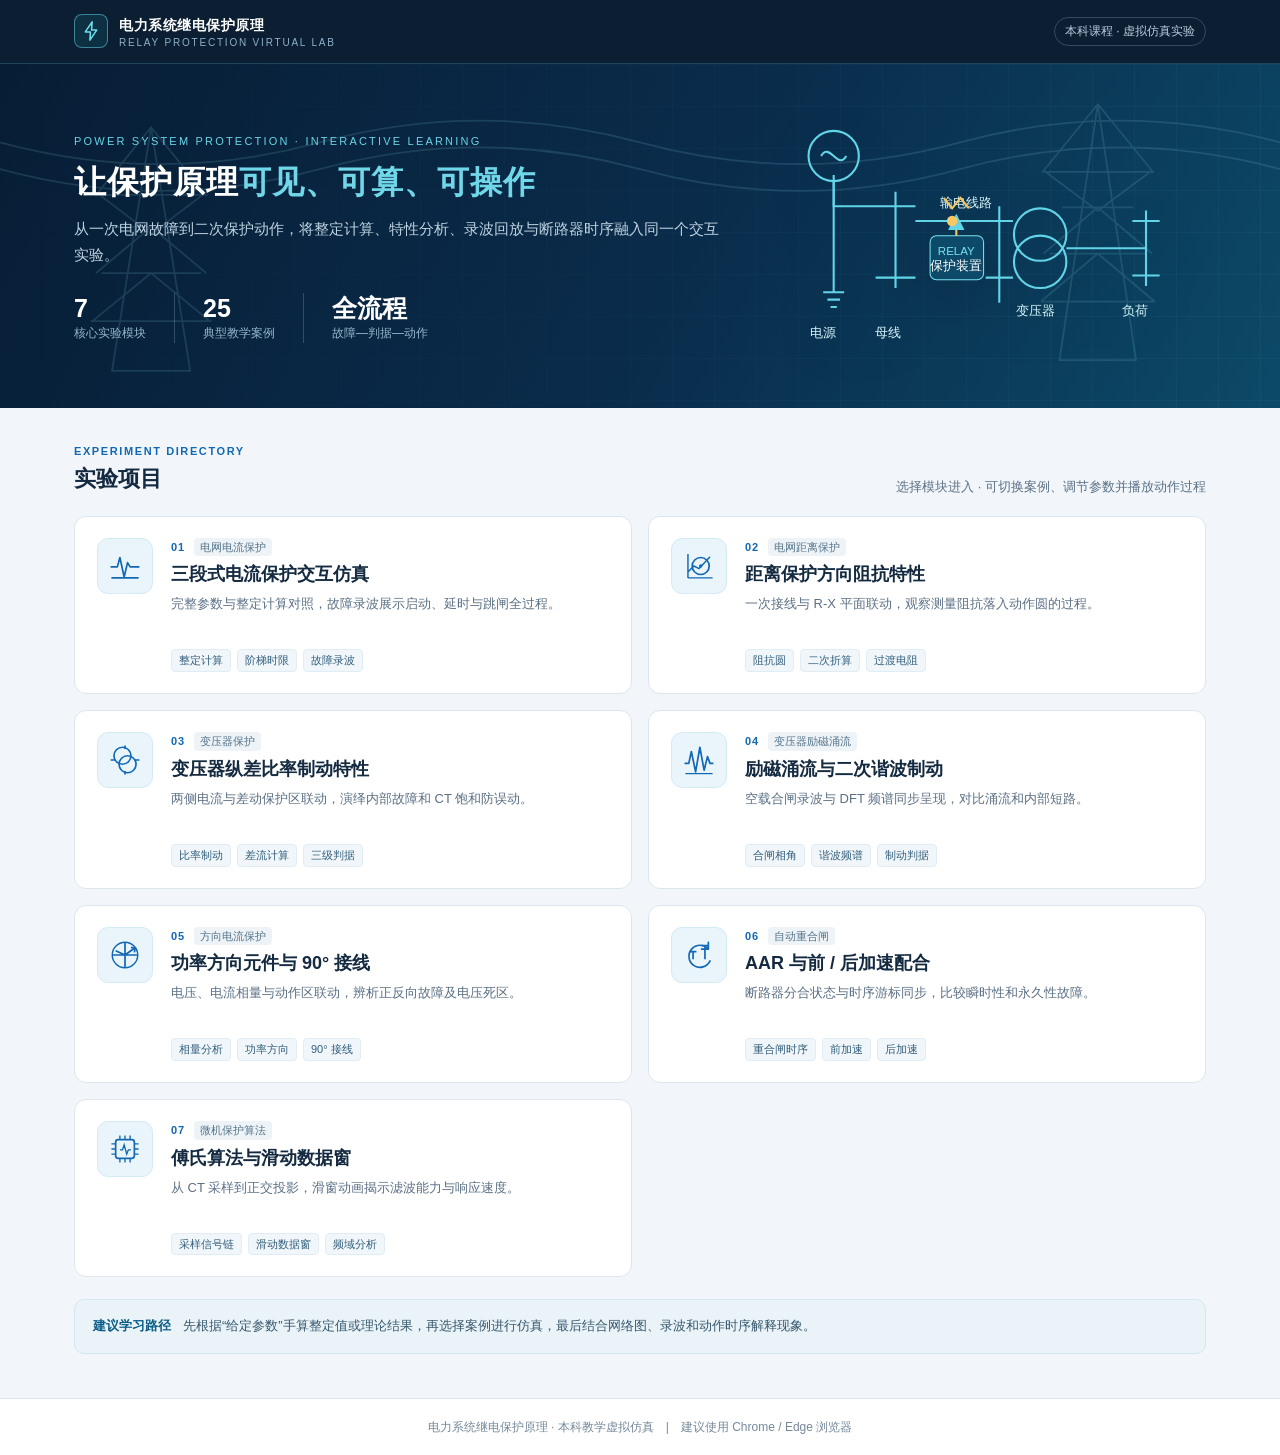
==== index.html @ 5730e4c5 "feat: 增加仿真静态文件" ====
<!doctype>
<html lang="zh-CN">
<head>
<meta charset="utf-8">
<meta name="viewport" content="width=device-width,initial-scale=1">
<meta name="theme-color" content="#08243f">
<title>电力系统继电保护原理 · 虚拟仿真实验</title>
<style>
:root{--navy:#071d35;--navy2:#0b3658;--blue:#1268b3;--cyan:#18a9c7;--ink:#142a40;--muted:#5b7085;--line:#dce6ef;--paper:#fff;--bg:#f2f6fa}
*{box-sizing:border-box}
body{margin:0;background:var(--bg);color:var(--ink);font-family:"Microsoft YaHei","PingFang SC",sans-serif;font-size:14px;line-height:1.7}
a{text-decoration:none}.topbar{height:64px;background:rgba(5,24,44,.97);color:#fff;border-bottom:1px solid rgba(107,211,235,.22)}
.topbar-inner{max-width:1180px;height:100%;margin:auto;padding:0 24px;display:flex;align-items:center;justify-content:space-between;gap:20px}
.brand{display:flex;align-items:center;gap:11px;font-weight:600;letter-spacing:.5px}.brand-mark{width:34px;height:34px;display:grid;place-items:center;border:1px solid rgba(108,218,239,.5);background:rgba(26,169,199,.12);border-radius:8px;color:#6cdeef}
.brand small{display:block;font-size:10px;font-weight:400;letter-spacing:1.8px;color:#8eb1c9;line-height:1.2}.course-tag{font-size:12px;color:#b5ccdc;border:1px solid rgba(181,204,220,.25);padding:3px 10px;border-radius:20px}
.hero{position:relative;overflow:hidden;background:linear-gradient(118deg,var(--navy) 0%,#0a2c4b 54%,#0c4968 100%);color:#fff}
.hero:before{content:"";position:absolute;inset:0;background-image:linear-gradient(rgba(82,175,203,.07) 1px,transparent 1px),linear-gradient(90deg,rgba(82,175,203,.07) 1px,transparent 1px);background-size:42px 42px;mask-image:linear-gradient(90deg,transparent,#000)}
.hero-inner{position:relative;max-width:1180px;margin:auto;padding:48px 24px 44px;display:grid;grid-template-columns:1.25fr .75fr;align-items:center;gap:42px}
.grid-backdrop{position:absolute;inset:0;width:100%;height:100%;opacity:.15;pointer-events:none}
.eyebrow{font-size:11px;letter-spacing:2.2px;color:#68d5e9;margin-bottom:10px}.hero h1{font-size:32px;line-height:1.35;margin:0 0 12px;letter-spacing:1px;font-weight:600}.hero h1 span{color:#70d7e8}.hero p{max-width:650px;margin:0;color:#bfd3e1;font-size:15px}
.stats{display:flex;gap:0;margin-top:26px}.stat{padding:0 28px;border-left:1px solid rgba(156,202,222,.25)}.stat:first-child{padding-left:0;border:0}.stat b{display:block;font-size:25px;line-height:1.2;color:#fff}.stat span{font-size:12px;color:#95b7cb}
.hero-diagram{width:100%;height:auto;filter:drop-shadow(0 12px 30px rgba(0,0,0,.2))}
.main{max-width:1180px;margin:0 auto;padding:34px 24px 44px}.section-head{display:flex;align-items:end;justify-content:space-between;gap:20px;margin-bottom:18px}.section-head h2{font-size:22px;margin:0;font-weight:600}.section-head p{margin:0;color:var(--muted);font-size:13px}.section-index{color:var(--blue);font-size:11px;letter-spacing:1.6px;font-weight:600}
.grid{display:grid;grid-template-columns:repeat(2,minmax(0,1fr));gap:16px}.card{position:relative;display:grid;grid-template-columns:58px 1fr;gap:16px;background:var(--paper);border:1px solid var(--line);border-radius:12px;padding:21px 22px;color:inherit;overflow:hidden;transition:transform .18s,border-color .18s,box-shadow .18s}
.card:before{content:"";position:absolute;left:0;top:0;bottom:0;width:3px;background:linear-gradient(var(--cyan),var(--blue));opacity:0;transition:opacity .18s}.card:hover{transform:translateY(-2px);border-color:#9cc8df;box-shadow:0 10px 26px rgba(21,68,101,.1)}.card:hover:before{opacity:1}
.module-icon{width:56px;height:56px;border-radius:11px;background:#eaf5fb;color:var(--blue);display:grid;place-items:center;border:1px solid #d4eaf5}.module-icon svg{width:34px;height:34px}.card-top{display:flex;align-items:center;gap:9px;margin-bottom:5px}.module-no{font-size:11px;letter-spacing:1px;color:var(--blue);font-weight:600}.module-type{font-size:11px;color:#54738a;background:#edf3f7;border-radius:4px;padding:0 6px}.card h3{font-size:18px;margin:0 0 6px;line-height:1.45;font-weight:600}.card p{margin:0;color:var(--muted);font-size:13px;min-height:44px}.features{display:flex;flex-wrap:wrap;gap:6px;margin-top:12px}.features span{font-size:11px;color:#315e7b;background:#f0f6fa;border:1px solid #e1edf4;padding:1px 7px;border-radius:4px}.enter{position:absolute;right:18px;bottom:16px;color:var(--blue);font-size:12px;opacity:0;transform:translateX(-4px);transition:.18s}.card:hover .enter{opacity:1;transform:none}
.teach-note{margin-top:22px;padding:15px 18px;display:flex;gap:12px;align-items:flex-start;background:#eaf4f8;border:1px solid #d4e7ef;border-radius:10px;color:#36576d;font-size:13px}.teach-note b{color:#0c5d87;white-space:nowrap}.foot{border-top:1px solid var(--line);padding:18px 24px;text-align:center;color:#75889a;font-size:12px;background:#fff}
@media(max-width:800px){.hero-inner{grid-template-columns:1fr;padding:36px 22px}.hero-diagram{display:none}.hero h1{font-size:27px}.grid{grid-template-columns:1fr}.course-tag{display:none}.section-head p{display:none}}
@media(max-width:520px){.topbar-inner{padding:0 16px}.brand{font-size:13px}.hero-inner{padding:30px 18px}.hero h1{font-size:24px}.hero p{font-size:13px}.stat{padding:0 16px}.stat b{font-size:21px}.main{padding:26px 14px}.card{grid-template-columns:46px 1fr;padding:17px 15px;gap:12px}.module-icon{width:44px;height:44px}.module-icon svg{width:28px;height:28px}.card h3{font-size:16px}.enter{display:none}.teach-note{display:block}.teach-note b{display:block;margin-bottom:3px}}
</style>
</head>
<body>
<header class="topbar"><div class="topbar-inner">
  <div class="brand"><span class="brand-mark"><svg width="22" height="22" viewBox="0 0 24 24" fill="none" aria-hidden="true"><path d="M13.2 2 5.8 13h5.6L10.8 22l7.4-11h-5.6L13.2 2Z" stroke="currentColor" stroke-width="1.7" stroke-linejoin="round"/></svg></span><span>电力系统继电保护原理<small>RELAY PROTECTION VIRTUAL LAB</small></span></div>
  <span class="course-tag">本科课程 · 虚拟仿真实验</span>
</div></header>
<section class="hero">
  <svg class="grid-backdrop" viewBox="0 0 1440 420" preserveAspectRatio="xMidYMid slice" aria-hidden="true">
    <g fill="none" stroke="#8ad8e8" stroke-width="2">
      <path d="M0 105Q180 154 360 105T720 105T1080 105T1440 105M0 135Q180 184 360 135T720 135T1080 135T1440 135"/>
      <path d="M170 88 126 362h88L170 88Zm0 0-62 76h124L170 88Zm-42 112h84m-98 52h112m-124 54h136M126 362l44-274 44 274M112 164l58 44 58-44M108 252l62-52 62 52M104 306l66-54 66 54"/>
      <path d="M1235 62 1192 350h86l-43-288Zm0 0-62 76h124l-62-76Zm-40 116h80m-94 52h108m-118 54h128M1192 350l43-288 43 288M1176 138l59 44 59-44M1174 230l61-52 61 52M1171 284l64-54 64 54"/>
    </g>
  </svg>
  <div class="hero-inner">
  <div><div class="eyebrow">POWER SYSTEM PROTECTION · INTERACTIVE LEARNING</div><h1>让保护原理<span>可见、可算、可操作</span></h1><p>从一次电网故障到二次保护动作，将整定计算、特性分析、录波回放与断路器时序融入同一个交互实验。</p><div class="stats"><div class="stat"><b>7</b><span>核心实验模块</span></div><div class="stat"><b>25</b><span>典型教学案例</span></div><div class="stat"><b>全流程</b><span>故障—判据—动作</span></div></div></div>
  <svg class="hero-diagram" viewBox="0 0 390 240" role="img" aria-label="电源、母线、输电线路、变压器和继电保护组成的电网示意图">
    <defs><marker id="home-arrow" markerWidth="8" markerHeight="8" refX="7" refY="4" orient="auto"><path d="M0 0 8 4 0 8Z" fill="#62d4e8"/></marker></defs>
    <g fill="none" stroke="#62d4e8" stroke-width="2"><path d="M35 60v112M25 172h20M29 179h12M32 186h6"/><circle cx="35" cy="42" r="24"/><path d="M23 42c8-14 16 14 24 0M35 66v24H94M94 76v92M75 90h38M75 158h38M113 104h80M193 90v92M180 104h26M180 158h26"/><circle cx="232" cy="117" r="25"/><circle cx="232" cy="143" r="25"/><path d="M257 130h76M333 94v72M320 104h26M320 156h26"/></g>
    <g fill="#d7f7fc" font-family="Microsoft YaHei" font-size="12"><text x="12" y="215">电源</text><text x="74" y="215">母线</text><text x="136" y="91">输电线路</text><text x="209" y="194">变压器</text><text x="310" y="194">负荷</text></g>
    <g><rect x="127" y="118" width="51" height="42" rx="6" fill="#0d4968" stroke="#77e2ef"/><text x="152" y="136" text-anchor="middle" fill="#77e2ef" font-size="11">RELAY</text><text x="152" y="151" text-anchor="middle" fill="#fff" font-size="12">保护装置</text><path d="M152 118V99" stroke="#f8c864" stroke-width="2" marker-end="url(#home-arrow)"/></g>
    <circle cx="148" cy="104" r="5" fill="#f8c864"/><path d="M140 82l8 10 8-10 8 10" fill="none" stroke="#f8c864" stroke-width="2"/>
  </svg>
</div></section>
<main class="main">
  <div class="section-head"><div><div class="section-index">EXPERIMENT DIRECTORY</div><h2>实验项目</h2></div><p>选择模块进入 · 可切换案例、调节参数并播放动作过程</p></div>
  <div class="grid">
    <a class="card" href="current.html"><span class="module-icon"><svg viewBox="0 0 40 40" fill="none" aria-hidden="true"><path d="M3 21h8l3-11 5 23 4-17 3 5h11" stroke="currentColor" stroke-width="2" stroke-linejoin="round"/><path d="M4 34h32" stroke="currentColor" stroke-width="2"/></svg></span><div><div class="card-top"><span class="module-no">01</span><span class="module-type">电网电流保护</span></div><h3>三段式电流保护交互仿真</h3><p>完整参数与整定计算对照，故障录波展示启动、延时与跳闸全过程。</p><div class="features"><span>整定计算</span><span>阶梯时限</span><span>故障录波</span></div></div><span class="enter">进入实验 →</span></a>
    <a class="card" href="distance.html"><span class="module-icon"><svg viewBox="0 0 40 40" fill="none" aria-hidden="true"><path d="M7 34V6M7 34h29M7 27l7-7 6 3 13-14" stroke="currentColor" stroke-width="1.7"/><circle cx="22" cy="20" r="10" stroke="currentColor" stroke-width="2"/><circle cx="22" cy="20" r="2" fill="currentColor"/></svg></span><div><div class="card-top"><span class="module-no">02</span><span class="module-type">电网距离保护</span></div><h3>距离保护方向阻抗特性</h3><p>一次接线与 R-X 平面联动，观察测量阻抗落入动作圆的过程。</p><div class="features"><span>阻抗圆</span><span>二次折算</span><span>过渡电阻</span></div></div><span class="enter">进入实验 →</span></a>
    <a class="card" href="diff.html"><span class="module-icon"><svg viewBox="0 0 40 40" fill="none" aria-hidden="true"><circle cx="17" cy="15" r="10" stroke="currentColor" stroke-width="2"/><circle cx="23" cy="25" r="10" stroke="currentColor" stroke-width="2"/><path d="M3 20h6m22 0h6M20 3v4m0 26v4" stroke="currentColor" stroke-width="2"/></svg></span><div><div class="card-top"><span class="module-no">03</span><span class="module-type">变压器保护</span></div><h3>变压器纵差比率制动特性</h3><p>两侧电流与差动保护区联动，演绎内部故障和 CT 饱和防误动。</p><div class="features"><span>比率制动</span><span>差流计算</span><span>三级判据</span></div></div><span class="enter">进入实验 →</span></a>
    <a class="card" href="inrush.html"><span class="module-icon"><svg viewBox="0 0 40 40" fill="none" aria-hidden="true"><path d="M3 24h5l3-14 5 24 5-29 5 27 4-16 3 8h4" stroke="currentColor" stroke-width="2" stroke-linejoin="round"/><path d="M4 36h32" stroke="currentColor" stroke-width="1.5"/></svg></span><div><div class="card-top"><span class="module-no">04</span><span class="module-type">变压器励磁涌流</span></div><h3>励磁涌流与二次谐波制动</h3><p>空载合闸录波与 DFT 频谱同步呈现，对比涌流和内部短路。</p><div class="features"><span>合闸相角</span><span>谐波频谱</span><span>制动判据</span></div></div><span class="enter">进入实验 →</span></a>
    <a class="card" href="direction.html"><span class="module-icon"><svg viewBox="0 0 40 40" fill="none" aria-hidden="true"><circle cx="20" cy="20" r="15" stroke="currentColor" stroke-width="1.7"/><path d="M20 20 31 12M20 20 9 15M20 5v30M5 20h30" stroke="currentColor" stroke-width="2"/><path d="m27 11 5 1-1 5" stroke="currentColor" stroke-width="2"/></svg></span><div><div class="card-top"><span class="module-no">05</span><span class="module-type">方向电流保护</span></div><h3>功率方向元件与 90° 接线</h3><p>电压、电流相量与动作区联动，辨析正反向故障及电压死区。</p><div class="features"><span>相量分析</span><span>功率方向</span><span>90° 接线</span></div></div><span class="enter">进入实验 →</span></a>
    <a class="card" href="aar.html"><span class="module-icon"><svg viewBox="0 0 40 40" fill="none" aria-hidden="true"><path d="M31 13a13 13 0 1 0 2 14M31 5v8h-8" stroke="currentColor" stroke-width="2" stroke-linecap="round" stroke-linejoin="round"/><path d="M13 25v-9m14 9V9M9 16h8m6-7h8" stroke="currentColor" stroke-width="2"/></svg></span><div><div class="card-top"><span class="module-no">06</span><span class="module-type">自动重合闸</span></div><h3>AAR 与前 / 后加速配合</h3><p>断路器分合状态与时序游标同步，比较瞬时性和永久性故障。</p><div class="features"><span>重合闸时序</span><span>前加速</span><span>后加速</span></div></div><span class="enter">进入实验 →</span></a>
    <a class="card" href="fourier.html"><span class="module-icon"><svg viewBox="0 0 40 40" fill="none" aria-hidden="true"><rect x="9" y="9" width="22" height="22" rx="3" stroke="currentColor" stroke-width="2"/><path d="M14 21h3l2-6 3 11 2-5h3M4 14h5m-5 6h5m-5 6h5m22-12h5m-5 6h5m-5 6h5M14 4v5m6-5v5m6-5v5M14 31v5m6-5v5m6-5v5" stroke="currentColor" stroke-width="1.6"/></svg></span><div><div class="card-top"><span class="module-no">07</span><span class="module-type">微机保护算法</span></div><h3>傅氏算法与滑动数据窗</h3><p>从 CT 采样到正交投影，滑窗动画揭示滤波能力与响应速度。</p><div class="features"><span>采样信号链</span><span>滑动数据窗</span><span>频域分析</span></div></div><span class="enter">进入实验 →</span></a>
  </div>
  <div class="teach-note"><b>建议学习路径</b><span>先根据“给定参数”手算整定值或理论结果，再选择案例进行仿真，最后结合网络图、录波和动作时序解释现象。</span></div>
</main>
<footer class="foot">电力系统继电保护原理 · 本科教学虚拟仿真　|　建议使用 Chrome / Edge 浏览器</footer>
</body>
</html>
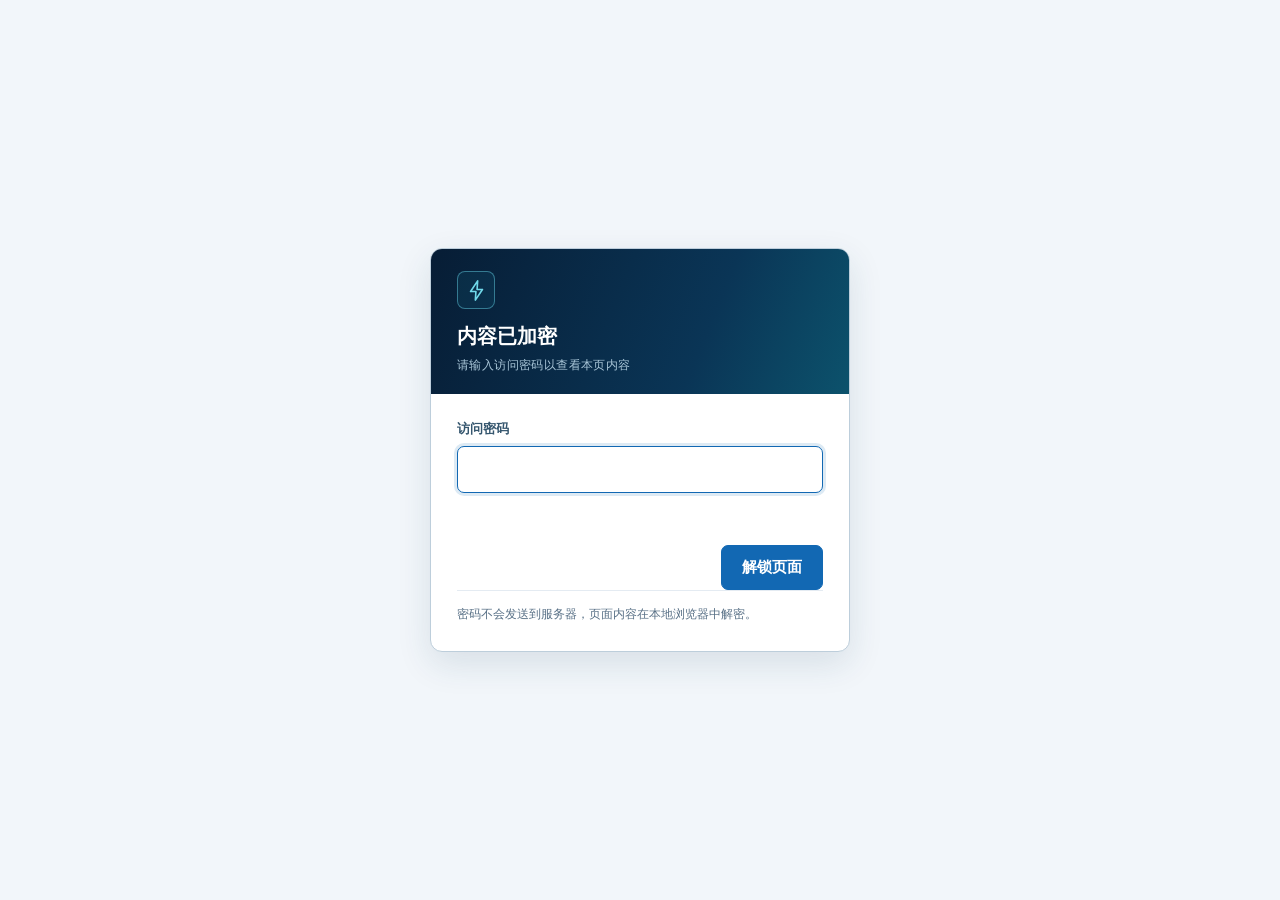
==== commit b711ed77: "feat: 推送加密版本" ====
--- a/index.html
+++ b/index.html
@@ -1,70 +1,36 @@
-<!doctype>
+<!doctype html>
 <html lang="zh-CN">
 <head>
 <meta charset="utf-8">
 <meta name="viewport" content="width=device-width,initial-scale=1">
-<meta name="theme-color" content="#08243f">
-<title>电力系统继电保护原理 · 虚拟仿真实验</title>
-<style>
-:root{--navy:#071d35;--navy2:#0b3658;--blue:#1268b3;--cyan:#18a9c7;--ink:#142a40;--muted:#5b7085;--line:#dce6ef;--paper:#fff;--bg:#f2f6fa}
-*{box-sizing:border-box}
-body{margin:0;background:var(--bg);color:var(--ink);font-family:"Microsoft YaHei","PingFang SC",sans-serif;font-size:14px;line-height:1.7}
-a{text-decoration:none}.topbar{height:64px;background:rgba(5,24,44,.97);color:#fff;border-bottom:1px solid rgba(107,211,235,.22)}
-.topbar-inner{max-width:1180px;height:100%;margin:auto;padding:0 24px;display:flex;align-items:center;justify-content:space-between;gap:20px}
-.brand{display:flex;align-items:center;gap:11px;font-weight:600;letter-spacing:.5px}.brand-mark{width:34px;height:34px;display:grid;place-items:center;border:1px solid rgba(108,218,239,.5);background:rgba(26,169,199,.12);border-radius:8px;color:#6cdeef}
-.brand small{display:block;font-size:10px;font-weight:400;letter-spacing:1.8px;color:#8eb1c9;line-height:1.2}.course-tag{font-size:12px;color:#b5ccdc;border:1px solid rgba(181,204,220,.25);padding:3px 10px;border-radius:20px}
-.hero{position:relative;overflow:hidden;background:linear-gradient(118deg,var(--navy) 0%,#0a2c4b 54%,#0c4968 100%);color:#fff}
-.hero:before{content:"";position:absolute;inset:0;background-image:linear-gradient(rgba(82,175,203,.07) 1px,transparent 1px),linear-gradient(90deg,rgba(82,175,203,.07) 1px,transparent 1px);background-size:42px 42px;mask-image:linear-gradient(90deg,transparent,#000)}
-.hero-inner{position:relative;max-width:1180px;margin:auto;padding:48px 24px 44px;display:grid;grid-template-columns:1.25fr .75fr;align-items:center;gap:42px}
-.grid-backdrop{position:absolute;inset:0;width:100%;height:100%;opacity:.15;pointer-events:none}
-.eyebrow{font-size:11px;letter-spacing:2.2px;color:#68d5e9;margin-bottom:10px}.hero h1{font-size:32px;line-height:1.35;margin:0 0 12px;letter-spacing:1px;font-weight:600}.hero h1 span{color:#70d7e8}.hero p{max-width:650px;margin:0;color:#bfd3e1;font-size:15px}
-.stats{display:flex;gap:0;margin-top:26px}.stat{padding:0 28px;border-left:1px solid rgba(156,202,222,.25)}.stat:first-child{padding-left:0;border:0}.stat b{display:block;font-size:25px;line-height:1.2;color:#fff}.stat span{font-size:12px;color:#95b7cb}
-.hero-diagram{width:100%;height:auto;filter:drop-shadow(0 12px 30px rgba(0,0,0,.2))}
-.main{max-width:1180px;margin:0 auto;padding:34px 24px 44px}.section-head{display:flex;align-items:end;justify-content:space-between;gap:20px;margin-bottom:18px}.section-head h2{font-size:22px;margin:0;font-weight:600}.section-head p{margin:0;color:var(--muted);font-size:13px}.section-index{color:var(--blue);font-size:11px;letter-spacing:1.6px;font-weight:600}
-.grid{display:grid;grid-template-columns:repeat(2,minmax(0,1fr));gap:16px}.card{position:relative;display:grid;grid-template-columns:58px 1fr;gap:16px;background:var(--paper);border:1px solid var(--line);border-radius:12px;padding:21px 22px;color:inherit;overflow:hidden;transition:transform .18s,border-color .18s,box-shadow .18s}
-.card:before{content:"";position:absolute;left:0;top:0;bottom:0;width:3px;background:linear-gradient(var(--cyan),var(--blue));opacity:0;transition:opacity .18s}.card:hover{transform:translateY(-2px);border-color:#9cc8df;box-shadow:0 10px 26px rgba(21,68,101,.1)}.card:hover:before{opacity:1}
-.module-icon{width:56px;height:56px;border-radius:11px;background:#eaf5fb;color:var(--blue);display:grid;place-items:center;border:1px solid #d4eaf5}.module-icon svg{width:34px;height:34px}.card-top{display:flex;align-items:center;gap:9px;margin-bottom:5px}.module-no{font-size:11px;letter-spacing:1px;color:var(--blue);font-weight:600}.module-type{font-size:11px;color:#54738a;background:#edf3f7;border-radius:4px;padding:0 6px}.card h3{font-size:18px;margin:0 0 6px;line-height:1.45;font-weight:600}.card p{margin:0;color:var(--muted);font-size:13px;min-height:44px}.features{display:flex;flex-wrap:wrap;gap:6px;margin-top:12px}.features span{font-size:11px;color:#315e7b;background:#f0f6fa;border:1px solid #e1edf4;padding:1px 7px;border-radius:4px}.enter{position:absolute;right:18px;bottom:16px;color:var(--blue);font-size:12px;opacity:0;transform:translateX(-4px);transition:.18s}.card:hover .enter{opacity:1;transform:none}
-.teach-note{margin-top:22px;padding:15px 18px;display:flex;gap:12px;align-items:flex-start;background:#eaf4f8;border:1px solid #d4e7ef;border-radius:10px;color:#36576d;font-size:13px}.teach-note b{color:#0c5d87;white-space:nowrap}.foot{border-top:1px solid var(--line);padding:18px 24px;text-align:center;color:#75889a;font-size:12px;background:#fff}
-@media(max-width:800px){.hero-inner{grid-template-columns:1fr;padding:36px 22px}.hero-diagram{display:none}.hero h1{font-size:27px}.grid{grid-template-columns:1fr}.course-tag{display:none}.section-head p{display:none}}
-@media(max-width:520px){.topbar-inner{padding:0 16px}.brand{font-size:13px}.hero-inner{padding:30px 18px}.hero h1{font-size:24px}.hero p{font-size:13px}.stat{padding:0 16px}.stat b{font-size:21px}.main{padding:26px 14px}.card{grid-template-columns:46px 1fr;padding:17px 15px;gap:12px}.module-icon{width:44px;height:44px}.module-icon svg{width:28px;height:28px}.card h3{font-size:16px}.enter{display:none}.teach-note{display:block}.teach-note b{display:block;margin-bottom:3px}}
-</style>
+<meta name="robots" content="noindex,nofollow">
+<title>受保护页面 · 电力系统继电保护原理虚拟仿真</title>
+<link rel="stylesheet" href="assets/gate.css">
 </head>
 <body>
-<header class="topbar"><div class="topbar-inner">
-  <div class="brand"><span class="brand-mark"><svg width="22" height="22" viewBox="0 0 24 24" fill="none" aria-hidden="true"><path d="M13.2 2 5.8 13h5.6L10.8 22l7.4-11h-5.6L13.2 2Z" stroke="currentColor" stroke-width="1.7" stroke-linejoin="round"/></svg></span><span>电力系统继电保护原理<small>RELAY PROTECTION VIRTUAL LAB</small></span></div>
-  <span class="course-tag">本科课程 · 虚拟仿真实验</span>
-</div></header>
-<section class="hero">
-  <svg class="grid-backdrop" viewBox="0 0 1440 420" preserveAspectRatio="xMidYMid slice" aria-hidden="true">
-    <g fill="none" stroke="#8ad8e8" stroke-width="2">
-      <path d="M0 105Q180 154 360 105T720 105T1080 105T1440 105M0 135Q180 184 360 135T720 135T1080 135T1440 135"/>
-      <path d="M170 88 126 362h88L170 88Zm0 0-62 76h124L170 88Zm-42 112h84m-98 52h112m-124 54h136M126 362l44-274 44 274M112 164l58 44 58-44M108 252l62-52 62 52M104 306l66-54 66 54"/>
-      <path d="M1235 62 1192 350h86l-43-288Zm0 0-62 76h124l-62-76Zm-40 116h80m-94 52h108m-118 54h128M1192 350l43-288 43 288M1176 138l59 44 59-44M1174 230l61-52 61 52M1171 284l64-54 64 54"/>
-    </g>
-  </svg>
-  <div class="hero-inner">
-  <div><div class="eyebrow">POWER SYSTEM PROTECTION · INTERACTIVE LEARNING</div><h1>让保护原理<span>可见、可算、可操作</span></h1><p>从一次电网故障到二次保护动作，将整定计算、特性分析、录波回放与断路器时序融入同一个交互实验。</p><div class="stats"><div class="stat"><b>7</b><span>核心实验模块</span></div><div class="stat"><b>25</b><span>典型教学案例</span></div><div class="stat"><b>全流程</b><span>故障—判据—动作</span></div></div></div>
-  <svg class="hero-diagram" viewBox="0 0 390 240" role="img" aria-label="电源、母线、输电线路、变压器和继电保护组成的电网示意图">
-    <defs><marker id="home-arrow" markerWidth="8" markerHeight="8" refX="7" refY="4" orient="auto"><path d="M0 0 8 4 0 8Z" fill="#62d4e8"/></marker></defs>
-    <g fill="none" stroke="#62d4e8" stroke-width="2"><path d="M35 60v112M25 172h20M29 179h12M32 186h6"/><circle cx="35" cy="42" r="24"/><path d="M23 42c8-14 16 14 24 0M35 66v24H94M94 76v92M75 90h38M75 158h38M113 104h80M193 90v92M180 104h26M180 158h26"/><circle cx="232" cy="117" r="25"/><circle cx="232" cy="143" r="25"/><path d="M257 130h76M333 94v72M320 104h26M320 156h26"/></g>
-    <g fill="#d7f7fc" font-family="Microsoft YaHei" font-size="12"><text x="12" y="215">电源</text><text x="74" y="215">母线</text><text x="136" y="91">输电线路</text><text x="209" y="194">变压器</text><text x="310" y="194">负荷</text></g>
-    <g><rect x="127" y="118" width="51" height="42" rx="6" fill="#0d4968" stroke="#77e2ef"/><text x="152" y="136" text-anchor="middle" fill="#77e2ef" font-size="11">RELAY</text><text x="152" y="151" text-anchor="middle" fill="#fff" font-size="12">保护装置</text><path d="M152 118V99" stroke="#f8c864" stroke-width="2" marker-end="url(#home-arrow)"/></g>
-    <circle cx="148" cy="104" r="5" fill="#f8c864"/><path d="M140 82l8 10 8-10 8 10" fill="none" stroke="#f8c864" stroke-width="2"/>
-  </svg>
-</div></section>
-<main class="main">
-  <div class="section-head"><div><div class="section-index">EXPERIMENT DIRECTORY</div><h2>实验项目</h2></div><p>选择模块进入 · 可切换案例、调节参数并播放动作过程</p></div>
-  <div class="grid">
-    <a class="card" href="current.html"><span class="module-icon"><svg viewBox="0 0 40 40" fill="none" aria-hidden="true"><path d="M3 21h8l3-11 5 23 4-17 3 5h11" stroke="currentColor" stroke-width="2" stroke-linejoin="round"/><path d="M4 34h32" stroke="currentColor" stroke-width="2"/></svg></span><div><div class="card-top"><span class="module-no">01</span><span class="module-type">电网电流保护</span></div><h3>三段式电流保护交互仿真</h3><p>完整参数与整定计算对照，故障录波展示启动、延时与跳闸全过程。</p><div class="features"><span>整定计算</span><span>阶梯时限</span><span>故障录波</span></div></div><span class="enter">进入实验 →</span></a>
-    <a class="card" href="distance.html"><span class="module-icon"><svg viewBox="0 0 40 40" fill="none" aria-hidden="true"><path d="M7 34V6M7 34h29M7 27l7-7 6 3 13-14" stroke="currentColor" stroke-width="1.7"/><circle cx="22" cy="20" r="10" stroke="currentColor" stroke-width="2"/><circle cx="22" cy="20" r="2" fill="currentColor"/></svg></span><div><div class="card-top"><span class="module-no">02</span><span class="module-type">电网距离保护</span></div><h3>距离保护方向阻抗特性</h3><p>一次接线与 R-X 平面联动，观察测量阻抗落入动作圆的过程。</p><div class="features"><span>阻抗圆</span><span>二次折算</span><span>过渡电阻</span></div></div><span class="enter">进入实验 →</span></a>
-    <a class="card" href="diff.html"><span class="module-icon"><svg viewBox="0 0 40 40" fill="none" aria-hidden="true"><circle cx="17" cy="15" r="10" stroke="currentColor" stroke-width="2"/><circle cx="23" cy="25" r="10" stroke="currentColor" stroke-width="2"/><path d="M3 20h6m22 0h6M20 3v4m0 26v4" stroke="currentColor" stroke-width="2"/></svg></span><div><div class="card-top"><span class="module-no">03</span><span class="module-type">变压器保护</span></div><h3>变压器纵差比率制动特性</h3><p>两侧电流与差动保护区联动，演绎内部故障和 CT 饱和防误动。</p><div class="features"><span>比率制动</span><span>差流计算</span><span>三级判据</span></div></div><span class="enter">进入实验 →</span></a>
-    <a class="card" href="inrush.html"><span class="module-icon"><svg viewBox="0 0 40 40" fill="none" aria-hidden="true"><path d="M3 24h5l3-14 5 24 5-29 5 27 4-16 3 8h4" stroke="currentColor" stroke-width="2" stroke-linejoin="round"/><path d="M4 36h32" stroke="currentColor" stroke-width="1.5"/></svg></span><div><div class="card-top"><span class="module-no">04</span><span class="module-type">变压器励磁涌流</span></div><h3>励磁涌流与二次谐波制动</h3><p>空载合闸录波与 DFT 频谱同步呈现，对比涌流和内部短路。</p><div class="features"><span>合闸相角</span><span>谐波频谱</span><span>制动判据</span></div></div><span class="enter">进入实验 →</span></a>
-    <a class="card" href="direction.html"><span class="module-icon"><svg viewBox="0 0 40 40" fill="none" aria-hidden="true"><circle cx="20" cy="20" r="15" stroke="currentColor" stroke-width="1.7"/><path d="M20 20 31 12M20 20 9 15M20 5v30M5 20h30" stroke="currentColor" stroke-width="2"/><path d="m27 11 5 1-1 5" stroke="currentColor" stroke-width="2"/></svg></span><div><div class="card-top"><span class="module-no">05</span><span class="module-type">方向电流保护</span></div><h3>功率方向元件与 90° 接线</h3><p>电压、电流相量与动作区联动，辨析正反向故障及电压死区。</p><div class="features"><span>相量分析</span><span>功率方向</span><span>90° 接线</span></div></div><span class="enter">进入实验 →</span></a>
-    <a class="card" href="aar.html"><span class="module-icon"><svg viewBox="0 0 40 40" fill="none" aria-hidden="true"><path d="M31 13a13 13 0 1 0 2 14M31 5v8h-8" stroke="currentColor" stroke-width="2" stroke-linecap="round" stroke-linejoin="round"/><path d="M13 25v-9m14 9V9M9 16h8m6-7h8" stroke="currentColor" stroke-width="2"/></svg></span><div><div class="card-top"><span class="module-no">06</span><span class="module-type">自动重合闸</span></div><h3>AAR 与前 / 后加速配合</h3><p>断路器分合状态与时序游标同步，比较瞬时性和永久性故障。</p><div class="features"><span>重合闸时序</span><span>前加速</span><span>后加速</span></div></div><span class="enter">进入实验 →</span></a>
-    <a class="card" href="fourier.html"><span class="module-icon"><svg viewBox="0 0 40 40" fill="none" aria-hidden="true"><rect x="9" y="9" width="22" height="22" rx="3" stroke="currentColor" stroke-width="2"/><path d="M14 21h3l2-6 3 11 2-5h3M4 14h5m-5 6h5m-5 6h5m22-12h5m-5 6h5m-5 6h5M14 4v5m6-5v5m6-5v5M14 31v5m6-5v5m6-5v5" stroke="currentColor" stroke-width="1.6"/></svg></span><div><div class="card-top"><span class="module-no">07</span><span class="module-type">微机保护算法</span></div><h3>傅氏算法与滑动数据窗</h3><p>从 CT 采样到正交投影，滑窗动画揭示滤波能力与响应速度。</p><div class="features"><span>采样信号链</span><span>滑动数据窗</span><span>频域分析</span></div></div><span class="enter">进入实验 →</span></a>
-  </div>
-  <div class="teach-note"><b>建议学习路径</b><span>先根据“给定参数”手算整定值或理论结果，再选择案例进行仿真，最后结合网络图、录波和动作时序解释现象。</span></div>
+<main class="gate-shell">
+  <header class="gate-header">
+    <div class="gate-mark" aria-hidden="true">
+      <svg width="23" height="23" viewBox="0 0 24 24" fill="none">
+        <path d="M13.2 2 5.8 13h5.6L10.8 22l7.4-11h-5.6L13.2 2Z" stroke="currentColor" stroke-width="1.7" stroke-linejoin="round"/>
+      </svg>
+    </div>
+    <h1 class="gate-title">内容已加密</h1>
+    <p class="gate-subtitle">请输入访问密码以查看本页内容</p>
+  </header>
+  <form id="gate-form" class="gate-form" autocomplete="off">
+    <label class="gate-field" for="gate-password">
+      <span class="gate-label">访问密码</span>
+      <input id="gate-password" class="gate-input" type="password" name="password" autocomplete="current-password" spellcheck="false" required>
+    </label>
+    <p id="gate-status" class="gate-status" role="status" aria-live="polite"></p>
+    <div class="gate-actions">
+      <button id="gate-submit" class="gate-submit" type="submit">解锁页面</button>
+    </div>
+    <p class="gate-note">密码不会发送到服务器，页面内容在本地浏览器中解密。</p>
+  </form>
 </main>
-<footer class="foot">电力系统继电保护原理 · 本科教学虚拟仿真　|　建议使用 Chrome / Edge 浏览器</footer>
+<script id="protected-data" type="application/json">{"v":1,"page":"index.html","iterations":600000,"salt":"w/FYMNJJoHvfo2BD2VdZ9w==","iv":"s541B2KiJC58oVCx","ciphertext":"jTqgg7r85frOeZ1XVJsJpO1bdPHz4f+xBTiQvgZzIi4MY2f7UcVpGMSUYA92+s4CL0Zx64yFiQIl0SSqYFSm8awH75EKELw4/cslFfFN8nta8QQDxZib+1iRaL7T99MGzmricakDi15brVV5jOAPs9SGyWDAIvZXcLRtQ+fpRnCwD8VFuOGfH8B2i+8iXH0jS1Ssv6CJpBzhqK/5Nifu3GUNQGOljAU8mCx4+wYVCUYkOj/rm7Nh0fLxFp58+d/+4eUkpkxIz+Netjg/i8EPABLLQNlznRHmGt+x5uf++e5X+VRB2YmBjmHmOevhaT1s76Zz1I52BDWTLF88RBGUryVycCeVY2lvLnsiGyQal+MzmXW0jB33R99JyVYSBboMVHuJhl5SkHNMVjtB5asUw+X4HRhN8OAwxYvVCQ5G/IT0MgzNjPoUNFcWqBCD1nd0d9k9Ds5++miBnnxyYTTF3ketoPBsIm6IDmsY6Ws05tLIhpcvNYtps3Ui1/nlfcZWw93oZRgSuOc0NpIZLAwpoSO9Z0mVkjJOrXpqf/z1OO8SGva3vXCChw//x0yzv4rsoxpe+70uNdjCO8lra/UdFBG5TARBAQ5gZSyZyWTmM4836aIVmrq9Fq8Qx9w2LUOo6mRuQ1WI+nZlfe8eHnkjXFoD5UNZKmeKzkVzN6QoaoIwyI3+oIUkrOHoppfTlXXQNp0/ILvJgAn8SawuW5NTA9faQRSypRkN5BAde4xyyCAZ2mZ6W0aP2MY/McSs8TZ8hz8i0d/DrWFApEUl1kLwFRmc9/7UIP+aueNiEW7Mh7NVCfaRfvhnYX5vUpoW3081doYKFZZdOCYrQydtPKrNIO3v6N9cAGsgF1gfRumHjQieVC6XO2zQ+5LfhyscZPZ7e7JsiI98ZSe/WUV5EU7pl983+lplJglndQQRXtMSa8V2Fw/Rwey/TA6suDmDHTSOnwJNPxbptg5Ya9ipT1QzI8zOfzlEYjBpK7op4aPRqf8JzaJS/4h1aaqVhywAoyQBx49JR+TQGkb5O7m8YZ+ELoD/cRBxWSiO8uWjjmrEfmweYvgF90Z9PvF0bTbcz0SHWpz3/H1V3OZkF9olSFGZeCLZEfLvq9Grqv26BasWR7QGRBooszXRJKlzyZIaknGJyxrQVXCyz94ViT1iagHjgzSSK5ErlKEZXG/jN398OFOqJjksqQl0FgvMrOgIr9KgyeuNzxnG9BjGDIRyoqQI495uDBP67oClQglvbWZ8HiCXt7eTiBHWoJQn1CiyFLKXVqSrC56861VwgoTNl29ZS/+JllOSP6UAzi7JQmkZSIuiafemcGViKcCENZuXgPbV/[base64]/NBcek/PvgY3clK3lVcQxm+fsAODwu0W6FiofysEym5QlmGENIOGdDhUUUey3OFWpFsSe6F/Up8Ooboo7WQnREdOUO0gliUnlNi5mVzOL2bmOaoB/EkPc/Y8aOOQ1WMyEPwQv8OFbUrQSmPJgs9IPTatdDztWAVsJv6rogzjPxU01WXWG6tx/yYTVPUnyGnnZo6DD9UfWo8kcTH7Tn5POTK0/BWc5t54g4HTWK8VOCVF7+l86K0OTIL5I/s+aHprgZMxJyhGk3NMb9Dr0w3G4c4RIR9DsoePzXYxSIpDcbFWH4yR9bnH6AEVE9pKMJE/ZCRJMLiz6Tep8s0F04D2AO1CYetPHv6b5e38WnoI9mCxdwibRGcsU0mTjQNNvNeycZDmwt/ZuvPZqUYmj2C++ayQFUfw4nV3a982wO5o6kH4jq2N/QUA8NV0B2SprQIdc1spLoLBOpBQ2+BcawZ6aUu9d7u9FWVIfMmhOMC1lsKYnE1i6Paz+szL/8WpvIzQIhImS+x7niSl5edPn9bETLL/rRAeSU2mlb8p+ZcPNO7f3G29BnS9Wz9uxhZ7InfBTJHaX8GzLehe+WdfTORzZt+Z11pQ64mFpWIPjur9b025bAeeMj2+4T7ah6z6nbHSmQbcxA/uIBSilZCukfF4D4u/q2dky2MI99CgyH9HBGsksUm6ftVIpIcDPBKsdFknn9d7XkGYKOfC5sf/Gie5/S2ZtZ31qzL64Z/SpglH4ehzmxJ+A3hUji3y8rd0g2q1ECJeWT1RZGIaoLVe7DK3Do8Yc3H0dztpgme57PCjl/6AdJAZx1SET9gMkWUUMFRKUIAb5BO/dDlt6PRwW63pLJOiPN9brM4LGJ5Usv6ZGQJ7kBX4YaHGyOfbqAMirEQoxXdCZk9n9/rNIP8oITXdnmTpn4y5HsQ7qHRzwDidpt/Nb5kw7SgeYmk95aDCEXUjbQCBFnlj0SetxLkEjmeMObD3qzeD00JBAO8w2LxOTI44mGsmvGHDVwakfu6Fp7N4lQR70o/Jk5UJ/j3/uHkbaGIexJv51Ng4w4MZ/5qb1l8qbZAZNsrKTge3C6vXs3o0O64ATy+u7B385sHowgah7L/IWSVrMTRLZGndytrLGBpA7rbOOTntOYOXjo0Ll246XOCVGgZEmI9tzvEL0LjnU0KJRYIVjtFrvkdaYbq3h91iRXZhV7mnwkoTCFX43Y3w5XF9WPY1Bxzc+7QvQ4IHs58BKSjLy7rLV11JDn+sLb5GbJHQ8al275ZaOs1aMpw/KRaqKh9xGoLlVT9j9eXm36Kv3ojZ+cAM4nrkjw9VbQ4wKkdkVn0y1kzp80G2YGzDE4UA3H93qXPhJuXgMEmHVl9j5yvPhUQdfvzjHrjpn43hY0NOS7WuYzo94+Z9gOXwleygQTZw/GSicb560k0sv4qrbbccDgU2ahzB3pLX7VCzWHzRg/7hga05y1jY1EglNAUPXiBMP4Sn9tQs26Mh5VLsa5MWoXVLkoa1bUnGlu0RpWsIdVhoMiu7iAVSVzZOczKjRZTBZiBrzFltQ9cxub5BcIq10M0euC7JM/a47bHgsNubp6gkgvOKLLyYOb/HmdvrkjHZd95gSZS0gUDLR/IqgVrwvW+AuM0E2dDAwx3oUw8GOlT8v+xLDygKzkoPdKF7CDtfDZTfPUXvm62x+5ZSdz6LpQRSQF9B3xxeHzq8yhMZ29tLlN9wlewJ5SoEli8QUWuJ0YD4A9fSeSXV+3PLTF/+SU4TrzbG/phQ7+SJvww6t2UA8muUDAzEyOmbuNLHbEwUr40LxMTTres0c0yGSADsvKV/a0HzTy2ra507W8Sc0iHreQrhCYf+z1hPcy8yHFEHMR6kr0abeJAEOntGEW2tNOxMTqyK7Z6s4NV3QSlNnRG6yn9Q9kIFmhSDLexHB/IBn6hScoPglbQimTbO8AmpImPlQGcKDesYlwIDGVlkp5RSjl1NrVegpqwZU7eDHYbyAQRQUsCm/9f6rlBFuhUpEsitneuUattSK+0qf7D5KqoQHksz46fy4DdbHbeMHnX2qvCA98MhIbn11+Mi9rZFKk4b5R+bVu40WHi9AqNXGdHD1G/AUXXI8Xs+jmJG5E31FRgC+y8DyE0x1jt4Pljd8bT+GdwxD04EBLaUtu2M/6F73qOFiagc4Bcmut4wHclCKIDyBbDTPeKA55/N10xSExnZJ0C++nSs1bCv6fgA9PKFbf4EGxGx8oIdmj9vPb/A//Td24RuM195UPIArKhi5UdNKTrLZlDWEg+WXZtGlEbBhSW/E9duJPhyqSbg53VS7tLXN0t63JVEajONCcP/XTTwysBSSniZup3EVQg8bMXJrtUL1v5aLO8qks754qUKIyFz+85ytpbg2I37TvsSmR0oEZMSUBws398aMRvC+gVPH9lmtswYUomw8WF0tz4Cbqz/nyIzEv9gpnzMlODQRYq3nw5Tb6TPs/jgdf+XkraryQ++053TeZ1/Hg0CvTd3vCtZF/k/I6kyjzGrmcYUZ+LNZ1ZaE1Lemw+gh6F5z3vxJgZtFaio6Ujr7yMb6/zil6yRI+qWyITRp2PPjOeiCQht13Erlxj+cEKiiKdcpA5MQSKR1nEOoY+11oD+/U8sw9Go6GwYvyoXEJpz1K2HgbD91mN7tb9QPkAS+p3VoEivSDzjAuKrCcr1pbT3Vy7ty8HaZOT2/dmdajvlMnB7OYcYfUyeQT+//aO5STMpRg2sWSpuikbIvRtOwl8HCn85/4AiI9vNn1obUPRk09tCQjyI4IPcQDfLVXec6Ni9qHVCvclx1M6F7/pgfbqC5mgEnAwdPvOHX30j9xn29rovDL8N6pjEGY2+9UpcyQkpx5Aj7XQ9NrBRPGWFiUcIBUl8hA5pFyLZX6052BRCOkyprH1hp42Se9b3vMedrCl7XRdvQ0YjZrced65oATAMTYkBMN+tEyk8bd/F/5YHTOAT59MZLXf6KhQWUoEMDVC3z2TWXJAlFBwf1CLh93TFgVFVz093aKVFyzC2vMPdebLqDk7SEgSYC5PMLBxNAjqyIyuVRfBsjgJCcC4nHWNMvjmcaYs6TaYxgMCwuh/jQkvp5LWrKFW9sRZzS1/pZQVixaE4oypsTjSa1mgWlA8ykjS2SMcEENkx3lGgoc69Ycuhk4EpPU9i5XKu/hPBM6VIHEpai7qJUKj1DNbn6Yg7E9v7igU0puAVisystMiyq43+JRFfOal3tN3zQuvphTdKpEUEDcgV5rs/i8oDKYViOnUaGcLdvm1RXTApTugjywuE2jiJNut99laWbydtGDjSIvqWM/yXfJ4zjPIkHTopCBnSNa37UmzqMjpNKXPSQfgEBtwEoTSupsiZOE+lJHdE/8xd/DY1goDoQIqqtkYRdoTdhpBEuz4Xa3M+1VhmGswZJcI7++UFWmBL0Bo9RAECjguIjnmGPKnmO3iywADWPB1jJ+iNQueZkJJnhmGPi/y+le4iIp3bEQGZzM2bVh6zsBijJWNSeZ3D19R16ftZljyUbSynhPcu2OOvrvFj7IaoWZX6N19m93OA/MkhBddClMr28SZBY3wHkExNcrGbfTcZfvomR1h/F6yBs3Rs+06dVEsfKa2ruPAPv9GTJenSM5dhGEDMvrnRfNHa4wxMUpUa9qmS35dw0NlAkcv2uOSk6+Dx76f8jdN939HNOK9q5rEmGjkNAN6PaL3+gWDf/7CoRlFroqScoJU4RwyXpU8YiO26b21riud+4QlDxaiFwCFOn0ZYg0yowzxFmo+GRksdTSoSsZ6tpHpZWjLgtiCk3Cdb3m+mJRS226CSsOgdIu2LiO0z6C2XThlEErSsMZ/ONcEhJc3cwjinKPNsSQCn1altwivb9hgHlfnkhzwofuLty5liyjCdXCj5pvXIbdHF4+QYdCkNEuF3fQkxpJHpSd3GVeYDf1qKpynFMUqvwY3s/P7CqGdDvvmJfJHo7q/[base64]/h1ZSbZTMK4P8UlpjFg/liJsd441dS9NiSyffQYOwzl1tpeaGcuFkh2qE4wusZkGN+SIZATzksYBLs/Dx45lwcIITutT6d/XfRB2p/CMsjhyIOXA3u72r7Ko+Mw1MSo47sNkiBd9v1NJLj2thJdg15ayes/Ad8bk7NaXOgZNEPlpQA3wmd1NBiX9UrlyaQwfMS5mJzv70ySDjWoEy0QNO2tpV9RpW3bzPHKiich+TYM2UgdLKdnbSztzAYKMBXHgZWNqz/O3ZwqdRy1eS/DzVi9Ez+RD3if12SW87M+SJFzY6EVevrwle02wv+ysrlOpu2NTs4Ajj2Ksx5wRDmpnrjaRV2czSOlZFz9Zb9SdpVL2P/JRcAYunsx/aY0xpqQ3990TymqrLuuyrCurxMALjSTamKs8WzaWpZ6no3SAZLHRLzGIIG2vcrpLop3BfubSyVdlgT7pot1kwJTKVWUZc7VeyV1oop86FVkmKXGhYpV8tx2F02nakFZ0rMTrADS/LqJiifDlg6irp3FTZnVbl3pF9MjvsRQ/zBwBoYaS0bvUF2+25odyJUWjpmWQt0V8wZG76VkiBWfpexlbILE92fvIGVN7/q/7CTqJK8cKfZewy9Iv+qt0qVHYwqAjU6Dlyk0qru/G+6FF8rDwNviPZh8FfkKDcfusp6vp9/QpRv8jGg2zQDDV1c/PvvSGyc4XgP9K41m9s3alYdciTlSccbr2fMPZIklnsYaPSv+v7v4rPrk8REFMmrPp37PW8akpe/RQbOJGUjpwyxDJcCiO5vIwpOx1tngJnvtiOHSuxSfn9Wv6PeIwj/IhzvEyo0LaHdR5S677u4a5mQgg7mtBnqzA6QNujAHVAU0oQVUHtRdFzsn4IM+WIuUHR3iwyWf1MMDklGw+EOws2964dWeNiulBIyWjRRTOc7np6lxojFNi58c8gbDmr31dftManthixh/YgMnTCqlyQaUxso36GUhJ0EdbjjAmx089hCJOjPgKURAcJsYenEDgAApGSA7e2fy+odjopmpvHNyiB8GTE/V3L9Z61JFLhlxG1hPKLrhCky3KiFjnr2p7muCYL5J8mKQ/TqJIBLrNJ/rRsrd4hUjtdSm8rGvptt0o8qr4ZXwD17ya1oQTIrzio1VSvpHbQfPjeRH85fPmlJuQIWwE2/CWumWT7NYSXTI2ppZggPXCXlllYQmKNZDwhC6XX6wq73p3UKwJ66vOO6ehJRGBSTL7IrjgUJ7BQIU54zltYTb7TJJb9cr+3x8EUrbQWYeAyq8dK3VtritlsPSc7ttU1Js05i1Mii/bSI7nyQgOSi9wY/3zqooMNIOhQc2AQ9XOsRyhQYsVzpYo6L34MXQD/MKOkaVIbphfXl7U+JfqGM30eN9B3fyZemSHNxxFuqQE3+WATBDcXEi/n+EISociMnjq8mZnfZOBm4fLEhWEs9meuVpRnGouLdHtP0MbXmzZNS8QLtHzLt9tK80ZanfeBTjIUTrp1ybdwbfV+cnKYJCmsgRzYZJ3eCIwswwgYDJCWFQb8E6azfOU/FVeBY+tqaDaGigZChFoewaIbfARjAimbAQ7V67B5h6bLVFceNGqDv3z4MZLBfFlOycxTZGQT2Lb5AQtXO8hYADYH+HpSlsw5mliup+8Dsi3dSKFvTfTTPsTdox8CHYzzuKwZE4oMJUWCXXgyoUbN9nhT3L8UHUkQu9+bxr86DH4hU+izniI4Vi/kX2Ftoi1Qebg+V45QHvwqd4FXAMPShX49/[base64]/QGtJYkPJe/M0ta/90Amo/m4wOaWFtg8RN9E8y6x5U/KMyUKEuVkbLym/JJvIzYGn4Cl7tetTw2Z3P8wjAg9xbAvliO+fQkKUI8N5TWBdlJxKJD9iZ2J2wDNLGfjgAXh8efN0IHfHmfM+ClIEgIfWk054u7tYWVVyBwgf+x5Mnh/SzmQ3JCtR/GoR86PLRTigm3e/S/+CVldI7k7lt0zW4zYICTaTztrPt0hlRKocp38Zo6MpcUdFhqTX/CwZY9+1zdnkFuHVXsziAG6PSf4GtuOS2E/9bBW9ic+2HR7ZQxnRSKjPngkEE5nqmd0IuCJRBbws/ebIX9Is/REwDs1fQcg3Arv7xX2xlk32bzzhoHHiO8FPZs13+njhs/nBb2edIMkS+mvIolD2MQyCGGWelq5cyBV69Uhh8SohYM6jU3hj1o5md267F57qz8N0M+Q5eoonn4mF1A6WlEDfLdPIqiv/fLgX3AoL9uEQB8yxczzmpjoeywLhA4WXXiORGfAY6am9XCtOD69QJao18IHo6H0s2Yr4PjkSkcxbVbL7zqpof0lNfZD8/IkNuf+2mP+9axnZNjMPoy2J2960Avwrg0MuG/RX4/seOjq1xZBYU7joEeqhxtB9NUCB6vld7c5OHYK+tRk0TUQigO8mMdoIeznKoXQGcCjA3ihOMGoygmrZ9M1OzJ8Xr76FmOFncjuuy/uQYce6pZJlzLfDzZu6tXrU/I8hnXp2+qygiNoPiTwEe7puTgFlTtK1Lia2Fdv8qVA9zeP/lHKHrjCJYZvlDxssNLTBj6tsSVEMwtTBM3ElEMsUGnLZLaZZEV1X3iDL7p52m+DxF6kPjvowHozDt2ykN2UJkxocw+mED1zvUzxk/0OFUMOW6avd+JNMM5zSD+69f/HYxoLQgKuWQrpLAUqpIYcz4Cfuq+L/7Jh0j47/5YdCQ9uvBqYBqpPiEU5ZlM27mj22Fx62+M63giZ9/coMuKqomcaajSWV9dRiFp+V9z1YZhQa11k0K5k/qzamK9JkUJWJJPJQ1g18vV4tF30jJ5pHbnhyjoJw95ppHEg3wzZOqvZPK0n6e8369GKthDeOMW2I0dnxLYYXlE0XLf717/GW5MWBNlFZx4AwLMfbknJmSMzoke5aOPPanCYTxLsLkhSNGmbK8jvJNQEuavTItURBmv2nlgv/S2RoOxwet3FpzEK3eTUijr4TrvQNY250mnZ0EQszOokD9p88HHEloyjDUBKaNoUwdKARhIySVebKMrjD1KJJkkmCorP8gc0Kc8vcKKf3g40WgXVs+p5FZ5NbIydae0NN/WU6rl8ASdEKFKP8KjuggOoNHf6yiSsnV6YKRjfI69WfQSo4QOM3YlB5F3yIB39wv/giAnfSTJ90RN4zOqwkm49mlnTbx9t0rcqTFQpkT7BNM4ZvBmNEh6urva9nWRXzYcc9NUkQdTcuViwHOT+1ot+TFVEcy1q8Iq/RZgLaYVWsNzzJykGvIfSIQv5GCUBujPe7cy1Td3yZ3NIGbllI0sFgUmztsH+HFb2EVu4+uHl+SMuhXf94xaH04vU49Ek9jSPXmlGX9a+VlgzLyh5b+mc/VutkxMTcV0CrEW9Xam8Bnf34WFjODn5s39epXDHZuHwlvfvNLUEK/cUr5wWF/cazcNEtnBRpoH4jMhSh89jD+dxMPRb2bp98WnZ8050JfaAwV70BO1gco063S4qEkXu9phx7OMXfMfTbdZACKgfytRMY2uvim6dHgltdtZGhEhQSFIbuOi8nmNqtgVyGxI3FjGsG+h20MF0D66epo7V0pJj2Wc0W71U2JoYZZzFa0pJydI/im9KCKzSaxnQO8TXZNMxYp95YFySLzbXdZwDvcjrbsH0HdKoFxsS7fm6Vii7lMgEADx+D2VzGVN9+DipAO6P2AKzWqJdyV4pVeWlHqW6ztFQ/C4EAsadlsprCrJehwJhJJbF5Gwzkci2RIeBHBI0HTPdtWdeJJ10nIwFl2NBcC25ciwWC2jTsQlSehuRT0d2yubotHyUib9QveM9jLncEa/[base64]/G7CJ8DjeQ3gP3bHN2E/mmYZCqqef1jCznW4BycmMh2xh0OS2I7ntoE+ohjXjs45+gdaSBNstCBYNLCX1hm8/TmXdVkpIbDyJ9Yor630hOxEyM1N0y1cJIANC/9cFVbw6/vBw3qQd2dTP2wELf+n4HW5lziQBVeoNp4XeUIAG/JijkoP5xNcrgnX1OPgFdFi0cy9+XcQ1i4zZYZohyDAaqQaidqbYJW3KwwQL9UQtns8gb/L5JfZ+UM6ICOpDQojcojQLowhTkLZhXQ3b3QLFEVEfPEN8f8rOfltxOFPFHpRIjJyxZn+eVc47myDSGL/+X2QaQYUkiNEm8/BMFAdenEQtYkp2sG+CJO4RWSkTJEZYAcDZzmxxYfOpmCQwudlLf51f3rS9loitC4iME2Cdn2gcKoU3/Iqu5YqWngEVI2/vWN0EqWDMuoMnh0MPQKIDuYXx5Hkj+zfLv4oSY0rK9csdYD3Zg8eoEqg8myRNkQFCUa0DAPYWeOkYJeWG7lixYW4Dzz8DZD1pcNYta80cnToNdi4WQp0W3kWOAlxKxOoliv7/2b+Jc+g+vCBlKCaRu8lX8LC12eXpEdi8WR9lPjSb3lpVTJI8+9fRXd0qHKTlFiW34o7ADarWpIqToHn6Wa7BkI18YJS+EJh4RcDM+H2sWC9gqqg8A8mO67yIf9de6S/HwDQi2CtbcCInYOXBhI3BEPfEr0bsGSNs/1jK7JcSBFpFDOOFanEkA2E9/IibBYj2FsMA4nmnseh+Z2mTnJoCQldnCCqnaNKUAO0KR5NeYCSj+vMHU+VKu95kDYNYYn7TDnBwBw2WVkuLB7QGhj1j+DPW4eOFhfaNEEmAJvap9onagZhipb9xG1vcXOwCRg86EZLfhJ5o/kCYxxI+QhgJrnW4IZhKRElwHyOo16RsklFEZADBjTlzKb2OvlYfvJmQ81+PFGdkmyvG4OgZN9qrx8BG2dYttGhWTsJ+A/TftQSTIeBmucowuj2SqVBsWHiF5L4eQNZOV3C3LLv5MyJcaMaugSRxPQYBbH1mK+SY6RFzOrsVRkHm1cSbXUIiN6JBthx9rPSDpBzKER7znDENoc29ibYzFKThxK68/hrVpemLMZ9Jdtn5M6aFh9Zb9m1j9CGFYj7E0fsfAVzTdpT8H4FI1OIh/CsQ5qLxWlA4xU0Qq2P4t0AWGAyWX+yZuOg5Mrhr4wc8WdO7vbLaIACrRVAyDk4iSponoRLI8TodcW+KYjxPvpwwIEOs89st/5CtpA+NfQyqFFwpb91tWiibVkSd7bOebQg9VAv89SaK3TjKU2uCPvBnV4w/RfHktUILfDzVT7kjeBDyjLg7hTfBFQY9bxRu9seS9qnH7T+tEr/ibsEWldDaNraWb0S+wUkoDtvUJq4hS2vOdjw9nAnI9sugZtvdsDCiZkZl3mxiDk7nR7/QbrVLu8VfQNk5sZ2KUp9dd0YgtSSayiJoEvJzWh2+hGZPtR9zLkHGrCS9MJZ9djnf1FSzC0+maoTAY3hxbHPcn/qA2QTJBxt8KqaBmP9YgAwyNk6CDGIJzQfMX3WtA0beaJbaAs9wbPIpVNpHnm9JSVbjojDqRdbk0YMbrkaFBEB/eYpz1DH5CpHJW2WIbT79mQMlZsHxhyb2Na0AjeoF2FoRXdQA4V2/YfYStb3znWi4NQhQ8VsjR0cFAt5yOwR/BDYT8RBME1g3ZHvD3j4GypfiKO4s5moxR6rmhXGL4/voHTaVvVNRsprB/LVUSrKdYRa99eDx4i8nJhhdDmlrrqQynaEIgxGfSuUfOGoxJnbfWNOrtX7be71M1EHejH3DVq9c4zCJElWuz6NQzAVV4gd20a3Fra9uKf/7bsN+oVLL7W/4fSuHM8eLG+PsoKG6+r/UmJvdTUmfE2A637o7auLuk4n9+0ri2y0CiTsSXacQWroSKwrcZyJlzbs1bKHvwDGHnUjE/MF6JM1k6VqBbgsU8lbWx+cMIp87BN7s6HMMWC9zh5i3Zaa2JfynpK3VRqLTYalw67CpHJZm4I7bcC4qwcLImymMULEz3USGD9Wueh1QDyaTBgUaTYSxHdpn8rnAukNOFQcGhrK8BuLQ2eRpXFoN242320mvk9eedkF4RVRbWZbc2+bZeRaNL9f1ilCNnGGgeP/v0a6cIBYA34gtVyAtcyibr1f512ZCXf1iFXdljV3YxFRY4asnuS+XVWFrO9/51btSgUmmb2qo/p1ixqK8MxgA0zPiMYto1xEgqvaTBRlTGf4NudCMh7qVX5zk4Bnpu9KIE/[base64]/p9SgCYxbeYjIXWIlXkmCEXciTfHvICIp9X4S2ovK6vYlDXXUrhLynThtD1QYTVDkqqqQFzby+Ei6rh9X76rQuAgPEJO7TgTAzTUphaUPDzt8k/azj4vtnfxJYrpazF0w+zqO9KPk+h3zftzu4/uT/[base64]/rUrirpa7s9FtVZh3+XHPz03SSB2YXI54RqbHxtU0a/[base64]/wxbVhCb1EOXbZgZNvlOpgBCeWTHE6j5kR1bB312MUc/4Fzks1jvX5tOgzXp8pPUwkDiAi54dwfFyvM3+npfWON1HVeGE4QatCO+tQyHgbkPp+KO/IFvzG/Ror/uK22A9jW7De38IAi268z8BbZCp7C3nFeM2tiCINGlKrTOjiHd4akxXw9zl/s2LNVQB8uhmT5wbsGulDVLnTnsqpLPY4iOc3AqRLPXbbRJXmDcWzClF7QDeB0a4R4vs+cFaYHXaoO/KzL/7qSn4N3FDEmt/[base64]/raB/[base64]/o6q21AykQTfGy74/aVXfrgYhTBu+qNTNRIwFxN/bsgEmtXxEkvAFCmuDxH1AzmO1RSwf8HMapEMD32C5Qt1d8Fzjh5DMCyVn3KGaBZi0csUa3LADeft4NrSQPL73i/RGRs+Te+UsGYNi6sepTCfx2l3HoPO7l5v+yR65tMnTnX0RmWWdf7mhW3yVdWMjpmEnp2lVKEdSYww7NhUx73HygnLbBqLZDn3vj6Uv/BPQ4MO3fHbOoMdN0W42zrZoI5FtfTsA2ameat9jHJVxBigpAN6LFJNLjqFMn849jnjvNyHn/SM1lbzbhYueEH5nPUwLooPC3cr5ksBUyf0ZJQFRDepZH/SKTwhUb8toEpmSeSxQF4yBVW8ptPYhdMWuihQKW88ydTju5QZYDktn2wPWGRZRAYIC4ZCT5egUQPpUoMnQ/O0xdLPAsEQGLx7FyksqrgjHHkHXGy9HrGK2p/2ZOlrKbp5PkB9cnNyx1cdloaaR5bZ3cz3yrp1/LGVh/OwHRYzK8ZaNnKfj7qF1QzTgbjqwKKg9D48NqOcv+LCnHB5GsJMfpowR/pWd1abqPRfwP8pVVwyOkEdj7IA4eB6FF1089gXks4Rm8KUu0DAML6WlqXEHrfNxjMkq1/n8qKwz/UImfT47+yuRpcZ4R4740UiUNtP30yO6AHuugdoBh69GXpTzcqWzfSwMfFJj3PzldwrgdzebENS9pNGC3luXtJmcCRef6d+btjlEnnTxnqGCxWXYhUnSDFzOgT1mV/xbv4PUgqzD+7EQ51UbVNfwDlMwbnkQA+SiEJUWB3Ri4c7bptponjZMWW4ugklwPXNP2EPRerpl3s0XNizDdq5qwLLPyHN3F2xW1k5WV4jenK9eAX68sXDPWDVArrtPJrjjOjm5IaNhP0JdvjSge45JC1C1gDInN4bA1fPE1seDV/y/aWy2aDZyKBSf20tmEt/alPU5bD8Z2CGI/C8H1ySh0VTJB5RQkd7GIHSdG8xZi0dxHwjT2KGIVgRaQu1MaIpzFFY3oBJ+7FI3gF4cnbZHCu0Ynt8Eaf0p2Fslqlj/kDsM5g1Q++P31S2k5ABEnMkbq3Vp4rdyCPjAMlmDhywqCWH1CRpzBHKrZTKuGLRzmadboXjifpvqxgZOSR78JgyiYM676jDgjU8KTMrrXyUpzdb3QAKQtiVYJgvXwz40b67ws89KsJ8l/AyVjTkeUyfShyz0Lq6T7RJoUJTXPY5z8ZU2eyrWQmDP0Su0XhUYMsIzOFFkqIBwLGPlUQN68vI2rmOzLVZPFLUD7nUPDtuiw82MGY/5Fm1liigz2mKZfFG57gs8P4cNhIk8tYtmCJjcVpPPV2nzoPEEVWd8A0usJmCQVJNnt2BV27s7BysHpCbJs6GFgMedX7n5L0dRgsNi6qHMqWppsSt/qVcdeRq5n4xLlyFAB8l82srF464D/Srv13VPkrMSIOee/k14esM6/Q2gzDohe1wCiA7zq6qiO+b+0U2kEzVJV5FplrHK0eB7pessliox0UbqU8YAM6tN43i35vs6HOvpq/4d2gHdyPmR1gQk8RX0Ana1ob+3cO/cqJF9OtTvoYx1yd7Qum4gSe/SaokJS8mgNaS150Z+IG9MvCyYWlIg/IE20sEfGDJe1Cg6TScebhMVsoJH0P2wrKLJOx72FmT/vlfERUi7aKKoJ6+i0JDDo4eg5p/GEzuJ/aktH6u0YbsfQycyDWahsUEUQqHmNsOC1dXI9DNJxH6zRBkNpKTmzSky2Y6e6W7j5sIKsKY8UsWiQLWKRHo44z8+QBGfKnVW/bZuzUenXvZrn5gw2R/0rXp1nOI2G9iV9SqTEuviny/SinjYmEfrkmM+KKfbs2qsoTrsiqeyhoy1+rzaIBiJ/KaNFNoLOTauexTIcL2pgtBczv9qK8Z0OKz0ksO4crHN/Cd2jd9owXDUKyLq0BywJe1BZ1antDqJQvfGetB77h7tmaWLqdHdcWBCQ7pqCg4dpmYXXDGZKBSco2srh82FTZLBj08mbJUNg7epg3swyopmpl1ZZjBLn3P4y+spzN3YKDLwwTjAxTh7fh3RdV965RaFVutqpCZici/[base64]/fZHY8WJ8ogPnARFH1JF6rYiznGfLxYJBN0WRjpiSNOAZLvia1SK44qJ/X6UQ8m43rRaK81oDJYvhUtyC5Mx2xu305uoyrIntaaT6uGh2kCNXwH0NU+n/ztcuglPcZMAA66pDsdxlV7pP1UHrJ+HfG2ls9g9eT7aOf3dN+R5topxRDC4Pi79AcLFxqbXrWa7TmibQ7djzlGnMG+eqpyj5ZRtx4LmAfR422fhJWmpbVFk5oHQVpdOVy37a+Ev7jy69sQ8aOltjWCeJYD1C7wChj/xq8RTPHfC3r/xupwzDvf3H/c9GSk++3v42Eu/uPIIrOqNCHB3Qk5v476gvAQ2y7DPQvG9asvvVL4pSPPiuvlhJzsQg1wPPL983cTM6JbjOBkZj2KUZorFIYNfJ0rf0z8OYKf0i6NnWdoihyWJByuOpiKbY+zGGq54u3V7EQ9n4OIuLJP4Et4n0YtRqff6j6TgdN9BU/ALbGI5SoFSetQTWnEhSeloKXNllC16V83B0V6bLnlalPohziF0XMCQNQwFTbVQQO/InEZZx2PTdoq+oQcBOHkgswIIOAfeUtn4Fv2Izp1zJr3c9mimbR88szWchBbSxRRMPOdejcT2jeGcTKfen+d5b5FHA2XWjqHIHzT3IHr48Z9CZKs2sDV24r1ygEz9MbSJmqZbxlEprg6L+8DeaHfmMwgu51cCS/2BQUoKbw3MCUKbtussgoh0A9bx/j07mxT8f6OcvBUtbhefmI6HG6bsgrbJeiQlqjalh56+RByIdbwjIQS8XpwmbcxKXqHZi3+vaUQOoEXFkujvktBfg0Qz90SzmyVtlXo7OdKn5D45GkCC+ap0eKb3W/iEVULGda/hx1ZqVASgmbk5feyXr65/T9g03oRiIFGZa85e54SMm7yQnkgSTKNyYtyhDglvW8Bdu57HpOtsHgfOeaY74oKXNif2n87e8GPEUoeN2ECZpWD6qYcT9u5svCx/wB+8wdxmJAUZIEtrwLYTO7RBvHgjZEZSc2huDjGLLW22tBfp4siKVmb6osYOp4zDvzi2JLHFLkqSCNxLghin9WppYJMGI1eVbu1MucFtc/JzxAwE/cPzDga3Gd7YDjPRzxdKkTQYwnjHHFQs/Dl+Jf+6WuTp44nn3VOzejCGfGrhpldXMNb6lW1eSjYStflaTZaUw++YgnTl2Fc/HxtZr4M8iQBTj8oNbfs4K0Uvx6pN3/SXdnY+kCfqFawzMvl6V16fjas14nLunMwg/deFsOrgIIoKXkJuysSz/2p11YZItkTeamswF7Aofg/cJ/WqUNPXL5Z18/WIY3I2dnsAPR6OaCjH4feSp76L5AFdPe9NTuTlYJzNYCcihrlC+M8p4HhRslgZhhLMO3GjWDlQlBnx5uVLJd7FudILTKDNt9Wihha754d69AJGWF/jLwPSCFAmvo13jfLZqNHRwW3ZdR1KrW5UxrPE2Mg+Rd75jxlOIb11T4HUKReLlZE+UGwhDrDqdRqFLa6/2RpEJzYk1Sq8O2m1uG9QTXeJiXfFujjjQNMeu1hHgiZcbn1Dn6cOuz2Lu+5Px6cykzl2uh2HNEol8jFmc0iyRXQaEP1H8sSMX1mCUXycsbdT52OuZlV55y/4y4z1LE5+KbxQ4EDnR/un9/BgiDc2ulcN+YPLEMaC0T0T1fWElWsW2oc02n1E9WNmCR4UvPWDW06OnKD3ltSID8eiDHVbUrphunYJ22tbaae6mKLdNgXMHGHvRk++wIOQGi1exm+O8zlRW+6tCuFTMoelKPrHraQZ9tcDlc1iYP+oioNoq5lW9J3LLFtry5oztF0t/oWy9EqJ44ph32/5Eydwsf9z0+oAvN6OYbIkOd+a7Pvko1X1qVmL0Yipv6F9M/vu3Y2FswrxzWgmrcNRqt+bE8GDOcO3JmXoSwcGTwAcEUzwt2HkSfA9A5GZ+pyxhAUGklXPJhyKs7BEdajdY8bJN06LRjeUB+7C1JGLEHflTGe9v56xrhN8m4/iRz8tcFHbEVRTbLENT0H0KdSLaTNLrDbJxfHVt5PxxqdaNbqVQv+dL70zNzg1MvkzPnaBt7oWk7qgeUdRrIq3KaeYAWFUvG6EXu0f2lhABd48npdPXZLqv4+C8px5/zrpfqw7wCh7Nl52KRWdB2fQGbW7AfkFdQ+FUR0jDqn1SBOKdcNgt8wybSRjunmMm3c9uoIMbN0mrRehmtLN+5LAlEW6F5G024rYMqiD3i2t/gX0maDYl3CdI6UCx49KnDPcjgYQQygcqVJXwfRCw675VEohvQEQRJIw4aNw0bOtgc/VnW6uHdihYaAyKh5DQLhxaBZpy199WscBWzDhXbtwnfZulvOQNMQFIGjkGynDy12+VYatVrjJaQukakSn8u2ydALWfCYSki72VmzU707BCWiq1rCESbOSnNus/sipSqg8nXMja4iwnHRQoJpKxH1muD15HmZZY4pJ0jo/oCOT2fdElXnN96i0K/pS8GyWozwhf1MO4AXPTXSxz83gIF/+29Ot35y79cG4jonD/a+OgnUX52luh/SnEZ6PqBZ4+9/+ceXB9VtEHtNgKLkqieoziy5XWj/Q4dzj+DFSnurRf1IMdnaF06O1i/qVK+++Cg/D135WMkqdlZ1ik115fUgEPeqdgewrKqeZUFaes1HmcN30gHRiuCwYxsxwWpgITn4DDJkP70fDyUMapUHvtsJnN6d0YGSGKineAGQ8xtK4/NRQjSIM9Qfff88itmZNE/H1Uy4EDyfc5olbdIP148IFPErhrnlh+QVzMzUz0Wsh3+o5v9b4MbAUvRbbYNcuHzIMaDz9L2Gfo2rujfUlJDbQFi+7Nv6ohXyPfIebLPzQjN6j2iU5dLJf502E9Sva5iGFDOQ/Ht/p2+snc8cpqTrJLjUS1tZzpw2T9DLsgbBVI21PuK+czRsuBuRCUVCzhutD42Xh9wkDkj6PQveLncPDjLz56Q0MO/sUnmLZ3XdivLdysaz+P4g7z4W9EgsmzvKKQd9HNmjJDm07l4Biwumuc1G+k9fvOkPqVyvBW+7u3sudD5+/LyOSyuuuQGrrGmLcOfn612Gk7G7LHIiLqyT/ZDhDNRlAALqmRg4H7Iy5/uxjNG2r0XK7Um3Jh6rpJu/acNJzzivLt6hEHqRO1jHy19Ovndu8C8RqhmgmJw=="}</script>
+<script src="assets/protect.js" defer></script>
 </body>
 </html>
--- a/assets/gate.css
+++ b/assets/gate.css
@@ -0,0 +1,180 @@
+:root {
+  color-scheme: light;
+  --gate-bg: #f2f6fa;
+  --gate-panel: #ffffff;
+  --gate-ink: #172b3f;
+  --gate-muted: #587086;
+  --gate-primary: #1268b3;
+  --gate-primary-hover: #0d599c;
+  --gate-border: #bdcedb;
+  --gate-error: #b42318;
+  --gate-error-bg: #fff2f0;
+}
+
+* {
+  box-sizing: border-box;
+}
+
+html,
+body {
+  height: 100%;
+}
+
+body {
+  margin: 0;
+  display: grid;
+  place-items: center;
+  padding: 24px;
+  background: var(--gate-bg);
+  color: var(--gate-ink);
+  font-family: "Microsoft YaHei", "PingFang SC", "Segoe UI", sans-serif;
+  font-size: 15px;
+  line-height: 1.65;
+}
+
+.gate-shell {
+  width: min(420px, 100%);
+  background: var(--gate-panel);
+  border: 1px solid var(--gate-border);
+  border-radius: 12px;
+  box-shadow: 0 12px 34px rgba(21, 63, 92, 0.12);
+  overflow: hidden;
+}
+
+.gate-header {
+  padding: 22px 26px 18px;
+  background: linear-gradient(112deg, #071d35, #0a3556 65%, #0c526c);
+  color: #fff;
+}
+
+.gate-mark {
+  display: grid;
+  place-items: center;
+  width: 38px;
+  height: 38px;
+  margin-bottom: 14px;
+  border: 1px solid rgba(105, 216, 235, 0.45);
+  border-radius: 8px;
+  color: #70d8e9;
+  background: rgba(40, 181, 205, 0.09);
+}
+
+.gate-title {
+  margin: 0;
+  font-size: 20px;
+  font-weight: 600;
+  line-height: 1.35;
+}
+
+.gate-subtitle {
+  margin: 6px 0 0;
+  color: #a9c6d8;
+  font-size: 12px;
+  letter-spacing: 0.4px;
+}
+
+.gate-form {
+  padding: 24px 26px 26px;
+}
+
+.gate-field {
+  display: grid;
+  gap: 7px;
+  margin-bottom: 16px;
+}
+
+.gate-label {
+  font-size: 13px;
+  font-weight: 600;
+  color: #35566e;
+}
+
+.gate-input {
+  width: 100%;
+  padding: 10px 12px;
+  border: 1px solid var(--gate-border);
+  border-radius: 7px;
+  color: var(--gate-ink);
+  background: #fff;
+  font: inherit;
+  outline: none;
+  transition: border-color 0.15s, box-shadow 0.15s;
+}
+
+.gate-input:focus {
+  border-color: var(--gate-primary);
+  box-shadow: 0 0 0 3px rgba(18, 104, 179, 0.14);
+}
+
+.gate-actions {
+  display: flex;
+  justify-content: flex-end;
+  gap: 10px;
+}
+
+.gate-submit {
+  padding: 9px 20px;
+  border: 1px solid var(--gate-primary);
+  border-radius: 7px;
+  background: var(--gate-primary);
+  color: #fff;
+  font: inherit;
+  font-weight: 600;
+  cursor: pointer;
+  transition: background 0.15s, border-color 0.15s, transform 0.15s;
+}
+
+.gate-submit:hover {
+  background: var(--gate-primary-hover);
+  border-color: var(--gate-primary-hover);
+}
+
+.gate-submit:active {
+  transform: translateY(1px);
+}
+
+.gate-submit:focus-visible {
+  outline: 3px solid rgba(24, 169, 199, 0.32);
+  outline-offset: 2px;
+}
+
+.gate-submit[disabled] {
+  opacity: 0.6;
+  cursor: default;
+  transform: none;
+}
+
+.gate-status {
+  min-height: 22px;
+  margin: 0 0 14px;
+  color: var(--gate-muted);
+  font-size: 13px;
+}
+
+.gate-error {
+  color: var(--gate-error);
+}
+
+.gate-note {
+  margin: 0;
+  padding-top: 14px;
+  border-top: 1px solid #e4ebf2;
+  color: var(--gate-muted);
+  font-size: 12px;
+}
+
+@media (max-width: 480px) {
+  body {
+    padding: 16px;
+  }
+
+  .gate-header,
+  .gate-form {
+    padding-left: 20px;
+    padding-right: 20px;
+  }
+
+  .gate-title {
+    font-size: 18px;
+  }
+}
